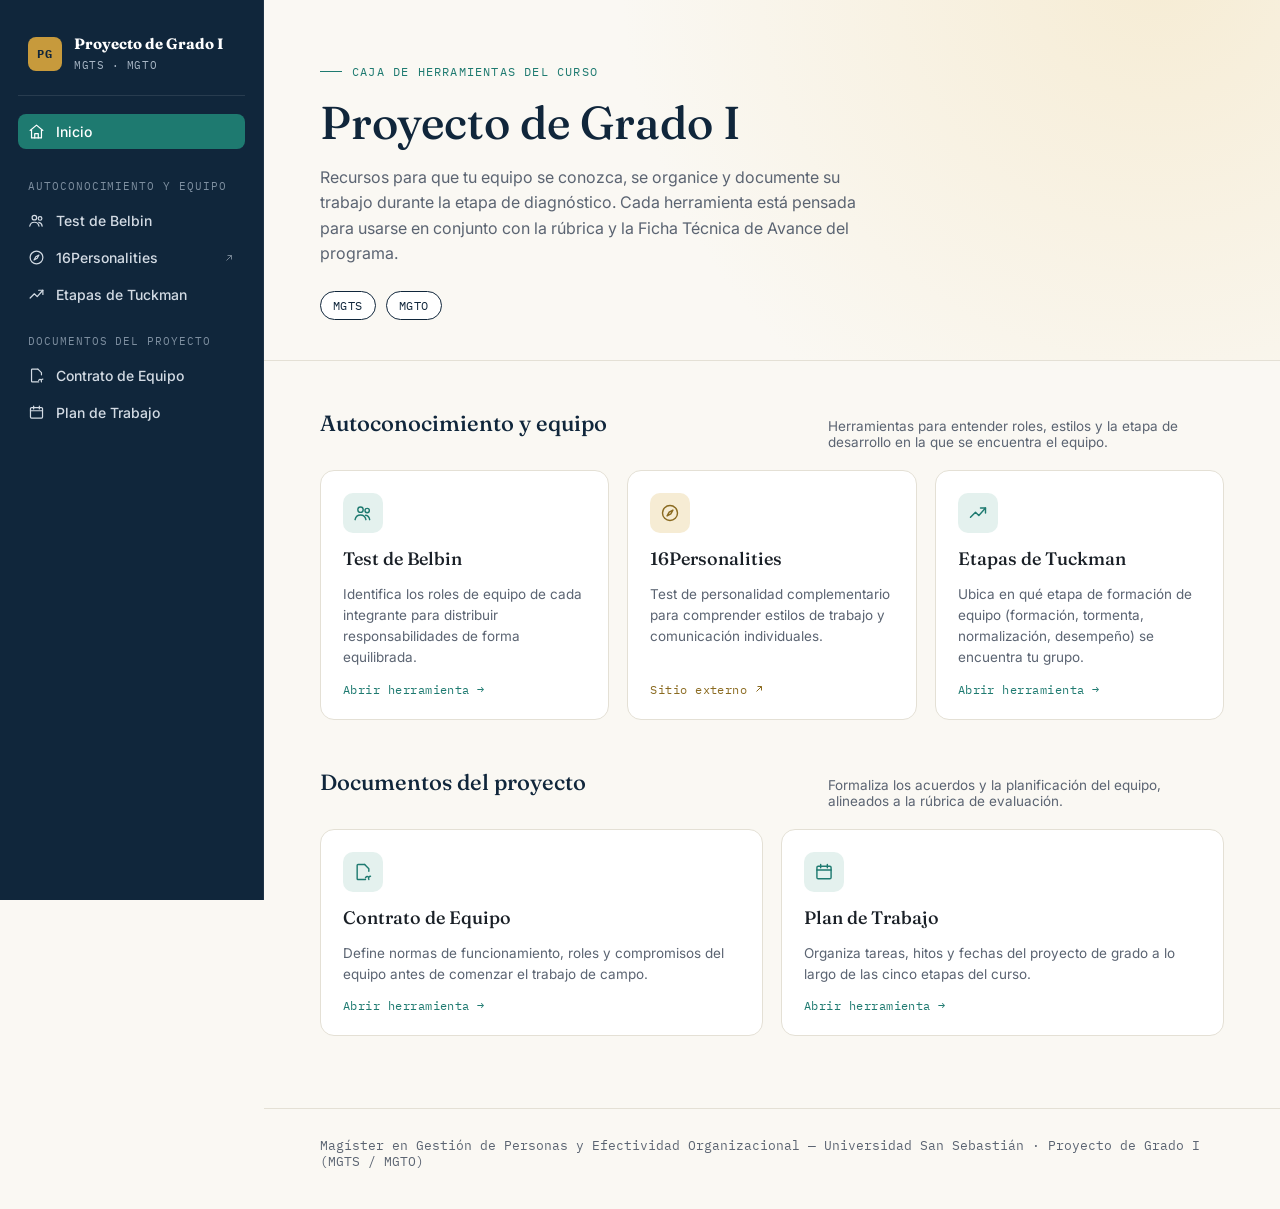
==== index.html @ 1f872961 "Add files via upload" ====
<!DOCTYPE html>
<html lang="es">
<head>
<meta charset="UTF-8">
<meta name="viewport" content="width=device-width, initial-scale=1.0">
<title>Proyecto de Grado I · MGTS / MGTO</title>
<link rel="preconnect" href="https://fonts.googleapis.com">
<link rel="preconnect" href="https://fonts.gstatic.com" crossorigin>
<link href="https://fonts.googleapis.com/css2?family=Fraunces:ital,wght@0,400;0,500;0,600;1,400&family=Inter:wght@400;500;600;700&family=IBM+Plex+Mono:wght@400;500&display=swap" rel="stylesheet">
<link rel="stylesheet" href="sidebar.css">
<style>
  .pg1-hero {
    padding: 64px 56px 40px;
    border-bottom: 1px solid var(--pg1-border);
    background:
      radial-gradient(circle at 88% -10%, var(--pg1-gold-soft) 0%, transparent 55%),
      var(--pg1-cream);
  }
  .pg1-hero-eyebrow {
    font-family: var(--font-mono);
    font-size: 12px;
    letter-spacing: 0.1em;
    text-transform: uppercase;
    color: var(--pg1-teal);
    display: flex;
    align-items: center;
    gap: 10px;
    margin-bottom: 18px;
  }
  .pg1-hero-eyebrow::before {
    content: "";
    width: 22px;
    height: 1px;
    background: var(--pg1-teal);
  }
  .pg1-hero h1 {
    font-family: var(--font-display);
    font-weight: 500;
    font-size: clamp(32px, 4vw, 46px);
    line-height: 1.12;
    margin: 0 0 16px;
    max-width: 15ch;
    color: var(--pg1-navy);
  }
  .pg1-hero p {
    font-size: 16px;
    line-height: 1.6;
    color: var(--pg1-ink-soft);
    max-width: 56ch;
    margin: 0;
  }
  .pg1-programs {
    display: flex;
    gap: 10px;
    margin-top: 24px;
  }
  .pg1-chip {
    font-family: var(--font-mono);
    font-size: 11.5px;
    letter-spacing: 0.04em;
    padding: 6px 12px;
    border-radius: 999px;
    border: 1px solid var(--pg1-navy);
    color: var(--pg1-navy);
    background: #fff;
  }

  .pg1-content { padding: 48px 56px 72px; }

  .pg1-section + .pg1-section { margin-top: 48px; }

  .pg1-section-head {
    display: flex;
    align-items: baseline;
    justify-content: space-between;
    margin-bottom: 20px;
    gap: 16px;
    flex-wrap: wrap;
  }
  .pg1-section-head h2 {
    font-family: var(--font-display);
    font-weight: 500;
    font-size: 22px;
    color: var(--pg1-navy);
    margin: 0;
  }
  .pg1-section-head p {
    font-size: 13.5px;
    color: var(--pg1-ink-soft);
    margin: 0;
    max-width: 44ch;
  }

  .pg1-grid {
    display: grid;
    grid-template-columns: repeat(auto-fit, minmax(240px, 1fr));
    gap: 18px;
  }

  .pg1-card {
    display: flex;
    flex-direction: column;
    gap: 14px;
    background: #fff;
    border: 1px solid var(--pg1-border);
    border-radius: 14px;
    padding: 22px;
    text-decoration: none;
    color: var(--pg1-ink);
    transition: border-color 0.15s ease, transform 0.15s ease, box-shadow 0.15s ease;
  }
  .pg1-card:hover {
    border-color: var(--pg1-teal);
    transform: translateY(-2px);
    box-shadow: 0 10px 24px rgba(16,38,59,0.08);
  }
  .pg1-card-icon {
    width: 40px;
    height: 40px;
    border-radius: 10px;
    background: var(--pg1-teal-soft);
    color: var(--pg1-teal);
    display: flex;
    align-items: center;
    justify-content: center;
  }
  .pg1-card-icon svg { width: 20px; height: 20px; }
  .pg1-card.is-external .pg1-card-icon {
    background: var(--pg1-gold-soft);
    color: #8A6A20;
  }
  .pg1-card h3 {
    font-family: var(--font-display);
    font-weight: 500;
    font-size: 18px;
    margin: 0;
  }
  .pg1-card p {
    font-size: 13.5px;
    line-height: 1.55;
    color: var(--pg1-ink-soft);
    margin: 0;
    flex-grow: 1;
  }
  .pg1-card-foot {
    display: flex;
    align-items: center;
    gap: 6px;
    font-family: var(--font-mono);
    font-size: 11.5px;
    letter-spacing: 0.04em;
    color: var(--pg1-teal);
  }
  .pg1-card.is-external .pg1-card-foot { color: #8A6A20; }
  .pg1-card-foot svg { width: 12px; height: 12px; }

  .pg1-footer {
    padding: 28px 56px 40px;
    border-top: 1px solid var(--pg1-border);
    font-size: 12.5px;
    color: var(--pg1-ink-soft);
    font-family: var(--font-mono);
  }

  @media (max-width: 900px) {
    .pg1-hero { padding: 40px 24px 28px; }
    .pg1-content { padding: 32px 24px 56px; }
    .pg1-footer { padding: 24px; }
  }
</style>
</head>
<body>

<div class="pg1-shell">

  <aside class="pg1-sidebar">
    <div id="sidebar-root"></div>
  </aside>
  <div id="sidebar-overlay"></div>

  <div class="pg1-main">
    <div class="pg1-topbar">
      <span class="pg1-topbar-title">Proyecto de Grado I</span>
      <button id="sidebar-toggle" aria-label="Abrir menú">
        <svg viewBox="0 0 24 24" width="22" height="22" fill="none" stroke="currentColor" stroke-width="1.8" stroke-linecap="round"><path d="M3 6h18"/><path d="M3 12h18"/><path d="M3 18h18"/></svg>
      </button>
    </div>

    <header class="pg1-hero">
      <div class="pg1-hero-eyebrow">Caja de herramientas del curso</div>
      <h1>Proyecto de Grado I</h1>
      <p>Recursos para que tu equipo se conozca, se organice y documente su trabajo durante la etapa de diagnóstico. Cada herramienta está pensada para usarse en conjunto con la rúbrica y la Ficha Técnica de Avance del programa.</p>
      <div class="pg1-programs">
        <span class="pg1-chip">MGTS</span>
        <span class="pg1-chip">MGTO</span>
      </div>
    </header>

    <main class="pg1-content">

      <section class="pg1-section">
        <div class="pg1-section-head">
          <h2>Autoconocimiento y equipo</h2>
          <p>Herramientas para entender roles, estilos y la etapa de desarrollo en la que se encuentra el equipo.</p>
        </div>
        <div class="pg1-grid">

          <a class="pg1-card" href="belbin_test.html">
            <span class="pg1-card-icon">
              <svg viewBox="0 0 24 24" fill="none" stroke="currentColor" stroke-width="1.7" stroke-linecap="round" stroke-linejoin="round"><circle cx="9" cy="8" r="3.2"/><path d="M2.5 20c.7-3.4 3.3-5.5 6.5-5.5s5.8 2.1 6.5 5.5"/><circle cx="17" cy="9" r="2.6"/><path d="M15.2 14.7c2.4.3 4.3 2.1 4.8 5.3"/></svg>
            </span>
            <h3>Test de Belbin</h3>
            <p>Identifica los roles de equipo de cada integrante para distribuir responsabilidades de forma equilibrada.</p>
            <span class="pg1-card-foot">Abrir herramienta →</span>
          </a>

          <a class="pg1-card is-external" href="https://www.16personalities.com/es" target="_blank" rel="noopener">
            <span class="pg1-card-icon">
              <svg viewBox="0 0 24 24" fill="none" stroke="currentColor" stroke-width="1.7" stroke-linecap="round" stroke-linejoin="round"><circle cx="12" cy="12" r="9"/><path d="M15.5 8.5 13 13l-4.5 2.5L11 11z"/></svg>
            </span>
            <h3>16Personalities</h3>
            <p>Test de personalidad complementario para comprender estilos de trabajo y comunicación individuales.</p>
            <span class="pg1-card-foot">Sitio externo <svg viewBox="0 0 24 24" fill="none" stroke="currentColor" stroke-width="2"><path d="M7 17 17 7"/><path d="M9 7h8v8"/></svg></span>
          </a>

          <a class="pg1-card" href="tuckman.html">
            <span class="pg1-card-icon">
              <svg viewBox="0 0 24 24" fill="none" stroke="currentColor" stroke-width="1.7" stroke-linecap="round" stroke-linejoin="round"><path d="M3 17l6-6 4 4 8-9"/><path d="M15 6h6v6"/></svg>
            </span>
            <h3>Etapas de Tuckman</h3>
            <p>Ubica en qué etapa de formación de equipo (formación, tormenta, normalización, desempeño) se encuentra tu grupo.</p>
            <span class="pg1-card-foot">Abrir herramienta →</span>
          </a>

        </div>
      </section>

      <section class="pg1-section">
        <div class="pg1-section-head">
          <h2>Documentos del proyecto</h2>
          <p>Formaliza los acuerdos y la planificación del equipo, alineados a la rúbrica de evaluación.</p>
        </div>
        <div class="pg1-grid">

          <a class="pg1-card" href="contrato_equipo.html">
            <span class="pg1-card-icon">
              <svg viewBox="0 0 24 24" fill="none" stroke="currentColor" stroke-width="1.7" stroke-linecap="round" stroke-linejoin="round"><path d="M14 3H6a1 1 0 0 0-1 1v16a1 1 0 0 0 1 1h9"/><path d="M14 3l5 5v3"/><path d="M15 19c1-2 2.5-2 3.5-1"/><path d="M19 21c-1-2.5.5-4 2-4"/></svg>
            </span>
            <h3>Contrato de Equipo</h3>
            <p>Define normas de funcionamiento, roles y compromisos del equipo antes de comenzar el trabajo de campo.</p>
            <span class="pg1-card-foot">Abrir herramienta →</span>
          </a>

          <a class="pg1-card" href="plan_trabajo.html">
            <span class="pg1-card-icon">
              <svg viewBox="0 0 24 24" fill="none" stroke="currentColor" stroke-width="1.7" stroke-linecap="round" stroke-linejoin="round"><rect x="3.5" y="5" width="17" height="15" rx="1.5"/><path d="M3.5 9.5h17"/><path d="M8 3v4M16 3v4"/></svg>
            </span>
            <h3>Plan de Trabajo</h3>
            <p>Organiza tareas, hitos y fechas del proyecto de grado a lo largo de las cinco etapas del curso.</p>
            <span class="pg1-card-foot">Abrir herramienta →</span>
          </a>

        </div>
      </section>

    </main>

    <footer class="pg1-footer">
      Magíster en Gestión de Personas y Efectividad Organizacional — Universidad San Sebastián · Proyecto de Grado I (MGTS / MGTO)
    </footer>
  </div>
</div>

<script src="sidebar.js"></script>
</body>
</html>
---- sidebar.css ----
/* ============================================================
   sidebar.css
   Sistema de diseño compartido — Proyecto de Grado I (MGTS/MGTO)
   Tipografía: Fraunces (display) / Inter (cuerpo) / IBM Plex Mono (datos)
   Paleta: navy / teal / gold
   ============================================================ */

:root {
  --pg1-navy: #10263B;
  --pg1-navy-light: #1C3D5C;
  --pg1-teal: #1E7A70;
  --pg1-teal-soft: #E4F1EE;
  --pg1-gold: #C79A3C;
  --pg1-gold-soft: #F6ECD4;
  --pg1-cream: #FAF8F3;
  --pg1-ink: #1A2027;
  --pg1-ink-soft: #5B6472;
  --pg1-border: #E4E0D5;
  --pg1-sidebar-w: 264px;

  --font-display: "Fraunces", Georgia, serif;
  --font-body: "Inter", -apple-system, BlinkMacSystemFont, sans-serif;
  --font-mono: "IBM Plex Mono", "SFMono-Regular", Menlo, monospace;
}

* { box-sizing: border-box; }

html, body {
  margin: 0;
  padding: 0;
  background: var(--pg1-cream);
  color: var(--pg1-ink);
  font-family: var(--font-body);
}

/* ---------- layout shell ---------- */

.pg1-shell {
  display: flex;
  min-height: 100vh;
}

.pg1-sidebar {
  width: var(--pg1-sidebar-w);
  flex-shrink: 0;
  background: var(--pg1-navy);
  color: #EDF1F5;
  position: sticky;
  top: 0;
  height: 100vh;
  overflow-y: auto;
  border-right: 1px solid rgba(255,255,255,0.06);
}

.pg1-sidebar-inner {
  display: flex;
  flex-direction: column;
  padding: 28px 18px 32px;
  gap: 4px;
}

.pg1-brand {
  display: flex;
  align-items: center;
  gap: 12px;
  text-decoration: none;
  color: #fff;
  padding: 6px 10px 22px;
  border-bottom: 1px solid rgba(255,255,255,0.1);
  margin-bottom: 14px;
}

.pg1-brand-mark {
  font-family: var(--font-mono);
  font-size: 12px;
  letter-spacing: 0.06em;
  background: var(--pg1-gold);
  color: var(--pg1-navy);
  width: 34px;
  height: 34px;
  border-radius: 8px;
  display: flex;
  align-items: center;
  justify-content: center;
  font-weight: 700;
  flex-shrink: 0;
}

.pg1-brand-text {
  font-family: var(--font-display);
  font-size: 15px;
  line-height: 1.3;
}

.pg1-brand-text span {
  font-family: var(--font-mono);
  font-size: 11px;
  letter-spacing: 0.05em;
  color: #A9B7C6;
}

.pg1-nav-eyebrow {
  display: block;
  font-family: var(--font-mono);
  font-size: 10.5px;
  letter-spacing: 0.09em;
  text-transform: uppercase;
  color: #7E8FA0;
  margin: 18px 10px 8px;
}

.pg1-nav-group {
  display: flex;
  flex-direction: column;
  gap: 2px;
}

.pg1-nav-link {
  display: flex;
  align-items: center;
  gap: 11px;
  padding: 9px 10px;
  border-radius: 8px;
  color: #D3DBE4;
  text-decoration: none;
  font-size: 14px;
  font-weight: 500;
  transition: background 0.15s ease, color 0.15s ease;
}

.pg1-nav-link:hover {
  background: rgba(255,255,255,0.06);
  color: #fff;
}

.pg1-nav-link.is-active {
  background: var(--pg1-teal);
  color: #fff;
}

.pg1-nav-home { margin-bottom: 8px; }

.pg1-nav-icon {
  width: 17px;
  height: 17px;
  flex-shrink: 0;
}

.pg1-nav-ext {
  width: 12px;
  height: 12px;
  margin-left: auto;
  opacity: 0.6;
}

/* ---------- main content area ---------- */

.pg1-main {
  flex: 1;
  min-width: 0;
}

.pg1-topbar {
  display: none;
  align-items: center;
  justify-content: space-between;
  padding: 14px 18px;
  background: var(--pg1-navy);
  color: #fff;
  position: sticky;
  top: 0;
  z-index: 20;
}

.pg1-topbar-title {
  font-family: var(--font-display);
  font-size: 16px;
}

#sidebar-toggle {
  background: none;
  border: none;
  color: #fff;
  cursor: pointer;
  padding: 6px;
  display: flex;
}

#sidebar-overlay {
  display: none;
}

/* ---------- responsive: collapse to drawer ---------- */

@media (max-width: 900px) {
  .pg1-sidebar {
    position: fixed;
    left: 0;
    top: 0;
    z-index: 40;
    transform: translateX(-100%);
    transition: transform 0.25s ease;
    box-shadow: 8px 0 24px rgba(0,0,0,0.25);
  }

  body.pg1-sidebar-open .pg1-sidebar {
    transform: translateX(0);
  }

  .pg1-topbar {
    display: flex;
  }

  #sidebar-overlay {
    display: none;
    position: fixed;
    inset: 0;
    background: rgba(16,38,59,0.45);
    z-index: 30;
  }

  body.pg1-sidebar-open #sidebar-overlay {
    display: block;
  }
}
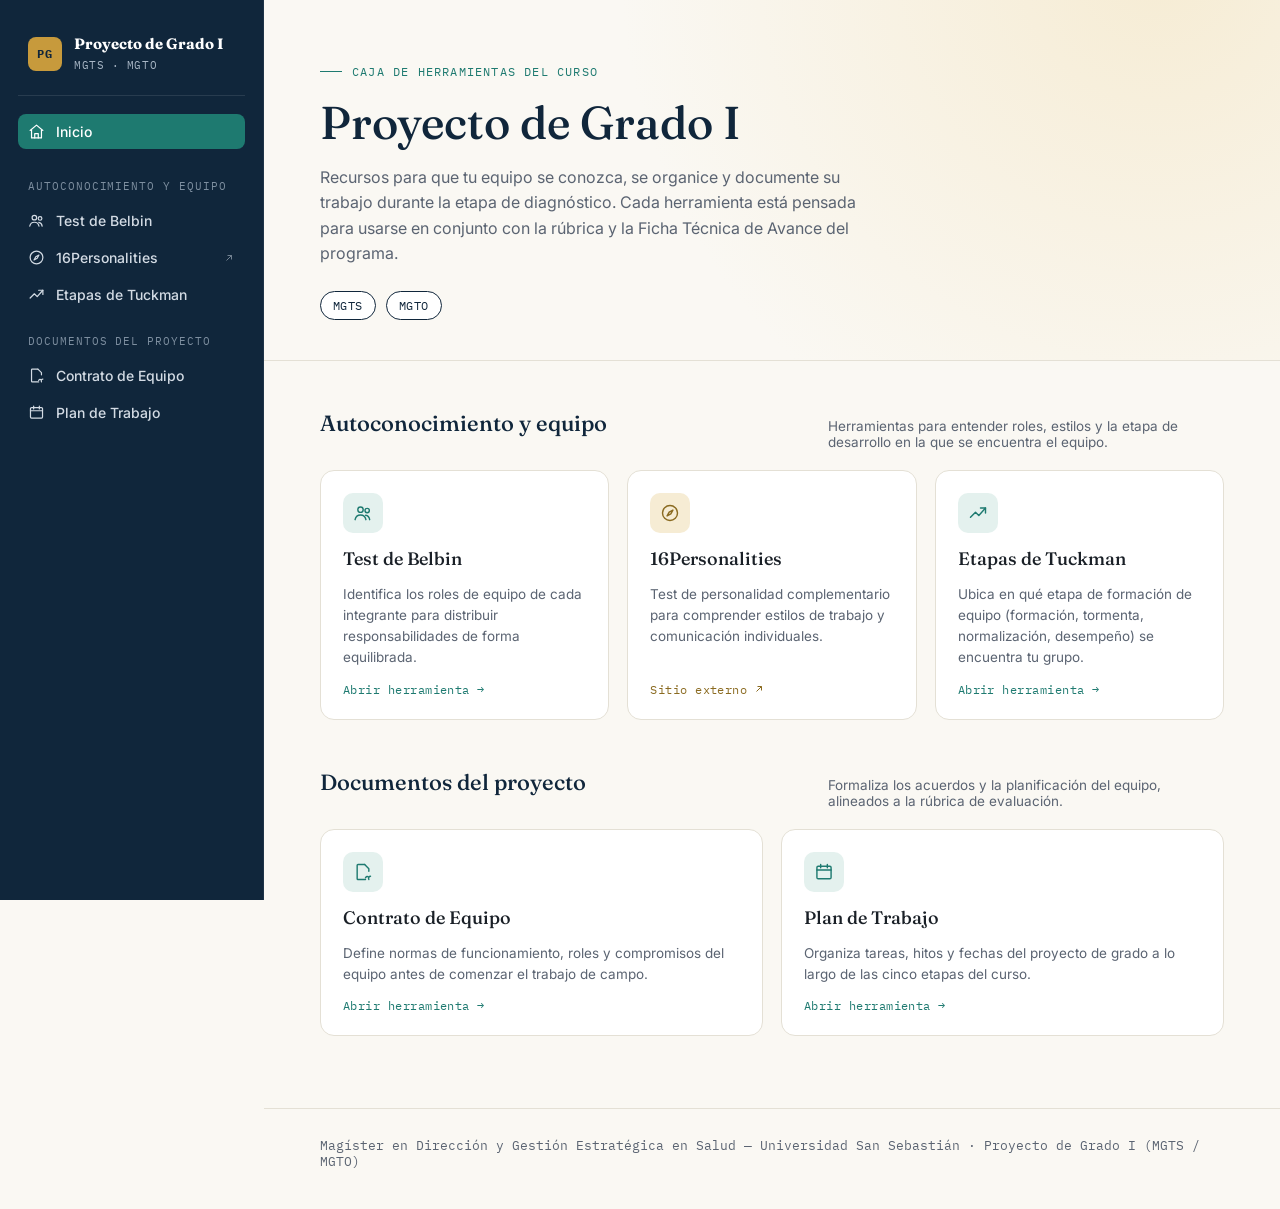
==== commit 536b32c9: "Add files via upload" ====
--- a/index.html
+++ b/index.html
@@ -266,7 +266,7 @@
     </main>
 
     <footer class="pg1-footer">
-      Magíster en Gestión de Personas y Efectividad Organizacional — Universidad San Sebastián · Proyecto de Grado I (MGTS / MGTO)
+      Magíster en Dirección y Gestión Estratégica en Salud — Universidad San Sebastián · Proyecto de Grado I (MGTS / MGTO)
     </footer>
   </div>
 </div>
